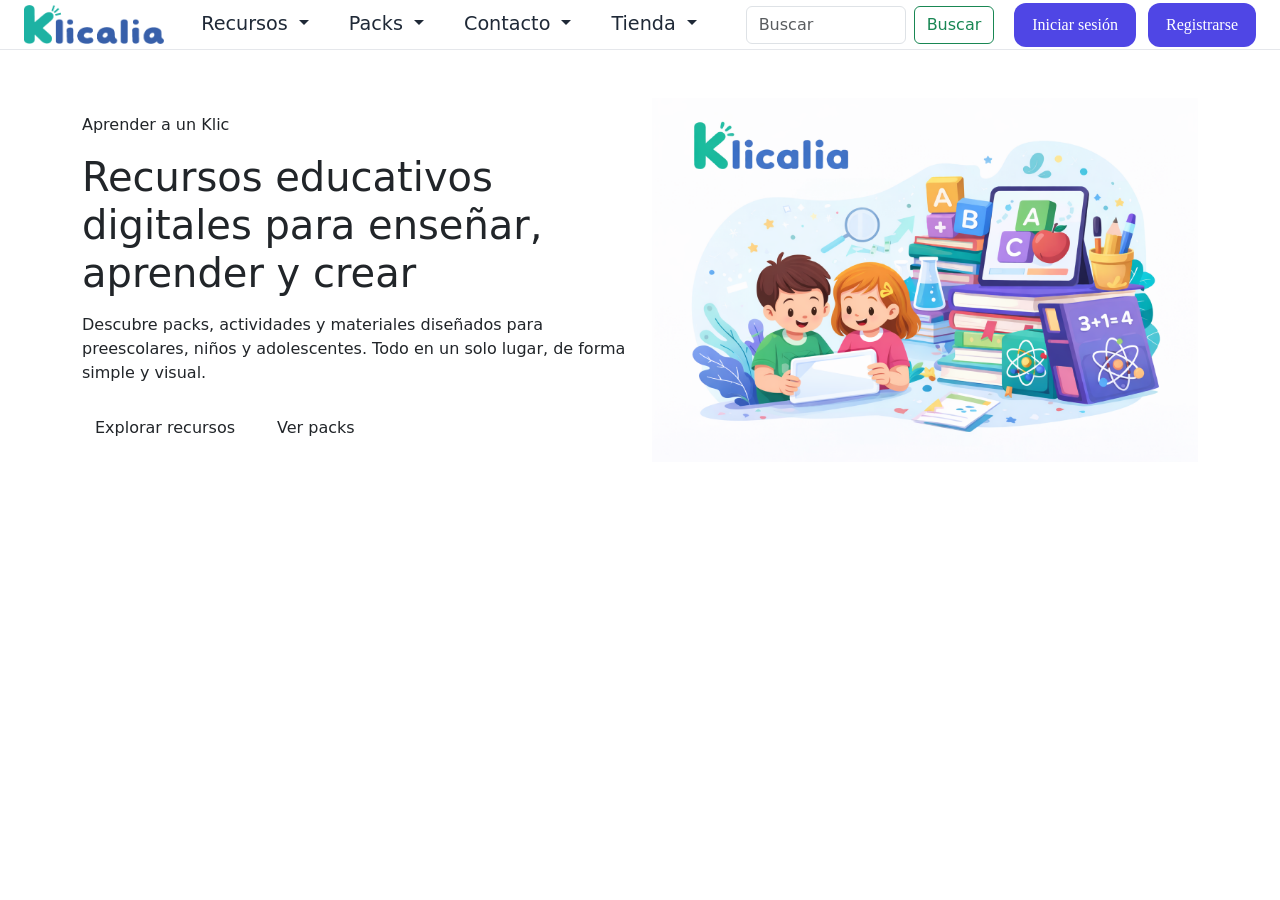
==== Index.html @ 90f361c8 "Primera etapa de la creación de e-commerce" ====
<!DOCTYPE html>
<html lang="es">
<head>
  <meta charset="UTF-8">
  <meta name="viewport" content="width=device-width, initial-scale=1.0">
  <title>Klicalia</title>

  <link href="https://cdn.jsdelivr.net/npm/bootstrap@5.3.8/dist/css/bootstrap.min.css" rel="stylesheet">
  <link rel="stylesheet" href="assets/css/styles.css">
</head>

<body>

  <nav class="navbar navbar-expand-lg navbar-klicalia">
    <div class="container-fluid px-4">

       <div class="zona-logo">
          <a class="navbar-brand logo-brand" href="index.html">
            <img src="assets/images/Logo-completo.png" alt="Klicalia">
          </a>
        </div>

      <button class="navbar-toggler ms-auto" type="button" data-bs-toggle="collapse" data-bs-target="#navbarKlicalia" aria-controls="navbarKlicalia" aria-expanded="false" aria-label="Toggle navigation">
        <span class="navbar-toggler-icon"></span>
      </button>

      <div class="collapse navbar-collapse navbar-layout" id="navbarKlicalia">

        <ul class="navbar-nav menu-centro mb-3 mb-lg-0">
          <li class="nav-item dropdown">
            <a class="nav-link dropdown-toggle" href="#" role="button" data-bs-toggle="dropdown" aria-expanded="false">
              Recursos
            </a>
            <ul class="dropdown-menu">
              <li><a class="dropdown-item" href="#">Lectoescritura</a></li>
              <li><a class="dropdown-item" href="#">Matemáticas</a></li>
              <li><a class="dropdown-item" href="#">Ver todos</a></li>
            </ul>
          </li>

          <li class="nav-item dropdown">
            <a class="nav-link dropdown-toggle" href="#" role="button" data-bs-toggle="dropdown" aria-expanded="false">
              Packs
            </a>
            <ul class="dropdown-menu">
              <li><a class="dropdown-item" href="#">Preescolar</a></li>
              <li><a class="dropdown-item" href="#">Básica</a></li>
              <li><a class="dropdown-item" href="#">Ver todos</a></li>
            </ul>
          </li>

          <li class="nav-item dropdown">
            <a class="nav-link dropdown-toggle" href="#" role="button" data-bs-toggle="dropdown" aria-expanded="false">
              Contacto
            </a>
            <ul class="dropdown-menu">
              <li><a class="dropdown-item" href="#">Ayuda</a></li>
              <li><a class="dropdown-item" href="#">Correo</a></li>
              <li><a class="dropdown-item" href="#">Redes</a></li>
            </ul>
          </li>

          <li class="nav-item dropdown">
            <a class="nav-link dropdown-toggle" href="#" role="button" data-bs-toggle="dropdown" aria-expanded="false">
              Tienda
            </a>
            <ul class="dropdown-menu">
              <li><a class="dropdown-item" href="#">Destacados</a></li>
              <li><a class="dropdown-item" href="#">Ofertas</a></li>
              <li><a class="dropdown-item" href="#">Novedades</a></li>
            </ul>
          </li>
        </ul>

        <div class="acciones-navbar">
          <form class="d-flex buscador-klicalia" role="search">
            <input class="form-control me-2" type="search" placeholder="Buscar" aria-label="Buscar">
            <button class="btn btn-outline-success" type="submit">Buscar</button>
          </form>

          <a href="login.html" class="btn-login">Iniciar sesión</a>
          <a href="registro.html" class="btn-registro">Registrarse</a>
        </div>

      </div>
    </div>
  </nav>

<section class="hero-klicalia container py-5">
  <div class="row align-items-center">
    
    <div class="col-lg-6 text-center text-lg-start">
      <span class="hero-etiqueta">Aprender a un Klic</span>
      <h1 class="hero-titulo mt-3">
        Recursos educativos digitales para enseñar, aprender y crear
      </h1>
      <p class="hero-texto mt-3">
        Descubre packs, actividades y materiales diseñados para preescolares,
        niños y adolescentes. Todo en un solo lugar, de forma simple y visual.
      </p>

      <div class="hero-botones mt-4 d-flex flex-column flex-sm-row gap-3 justify-content-center justify-content-lg-start">
        <a href="#" class="btn hero-btn-principal">Explorar recursos</a>
        <a href="#" class="btn hero-btn-secundario">Ver packs</a>
      </div>
    </div>

    <div class="col-lg-6 text-center mt-5 mt-lg-0">
      <img src="assets\images\Imagenhero.png" alt="Recursos educativos Klicalia" class="img-fluid hero-imagen">
    </div>

  </div>
</section>

  <header>
  
  </header>

  <script src="https://cdn.jsdelivr.net/npm/bootstrap@5.3.8/dist/js/bootstrap.bundle.min.js"></script>
</body>
</html>
---- assets/css/styles.css ----
.navbar-klicalia {
  background-color: #FFFFFF;
  padding: 0;
  border-bottom: 1px solid #E5E7EB;
}

.navbar-layout {
  display: flex;
  align-items: center;
  width: 100%;
}

.zona-logo,
.menu-centro,
.acciones-navbar {
  flex: 1;
}

.zona-logo {
  display: flex;
  justify-content: flex-start;
}

.logo-brand img {
  width: 140px;
  height: auto;
}

.menu-centro {
  display: flex;
  justify-content: center;
  gap: 1.5rem;
}

.navbar-klicalia .nav-link {
  font-family: 'Poppins', ;
  color: #1F2937;
  font-size: 1.2rem;
  transition: all 0.3s ease;
}

.navbar-klicalia .nav-link:hover {
  color: #22C55E;
  transform: scale(1.05);
}

.dropdown-menu {
  border-radius: 12px;
}

.acciones-navbar {
  display: flex;
  justify-content: flex-end;
  align-items: center;
  gap: 0.75rem;
}

.buscador-klicalia {
  margin-right: 0.5rem;
}

.buscador-klicalia input {
  width: 160px;
}

.btn-login {
  text-decoration: none;
  font-family: 'Poppins', cursive;
  background-color: #4F46E5;
  color: #FFFFFF;
  padding: 10px 18px;
  border-radius: 12px;
  transition: all 0.3s ease;
}
.btn-login:hover {
  background-color: #22C55E;
  color: #FFFFFF;
}

.btn-registro {
  text-decoration: none;
  font-family: 'Poppins', cursive;
  background-color: #4F46E5;
  color: #FFFFFF;
  padding: 10px 18px;
  border-radius: 12px;
  transition: all 0.3s ease;
}

.btn-registro:hover {
  background-color: #22C55E;
  color: #FFFFFF;
}

.encabezado-logo {
  text-align: center;
}

.logo-principal {
  max-width: 500px;
  width: 100%;
  height: auto;
  border: none !important;
}

@media (max-width: 991.98px) {
  .navbar-layout {
    display: block;
  }

  .zona-logo,
  .menu-centro,
  .acciones-navbar {
    flex: unset;
  }

  .menu-centro {
    display: block;
    margin-top: 1rem;
  }

  .acciones-navbar {
    justify-content: flex-start;
    flex-wrap: wrap;
    margin-top: 1rem;
  }

  .buscador-klicalia input {
    width: 100%;
  }
}
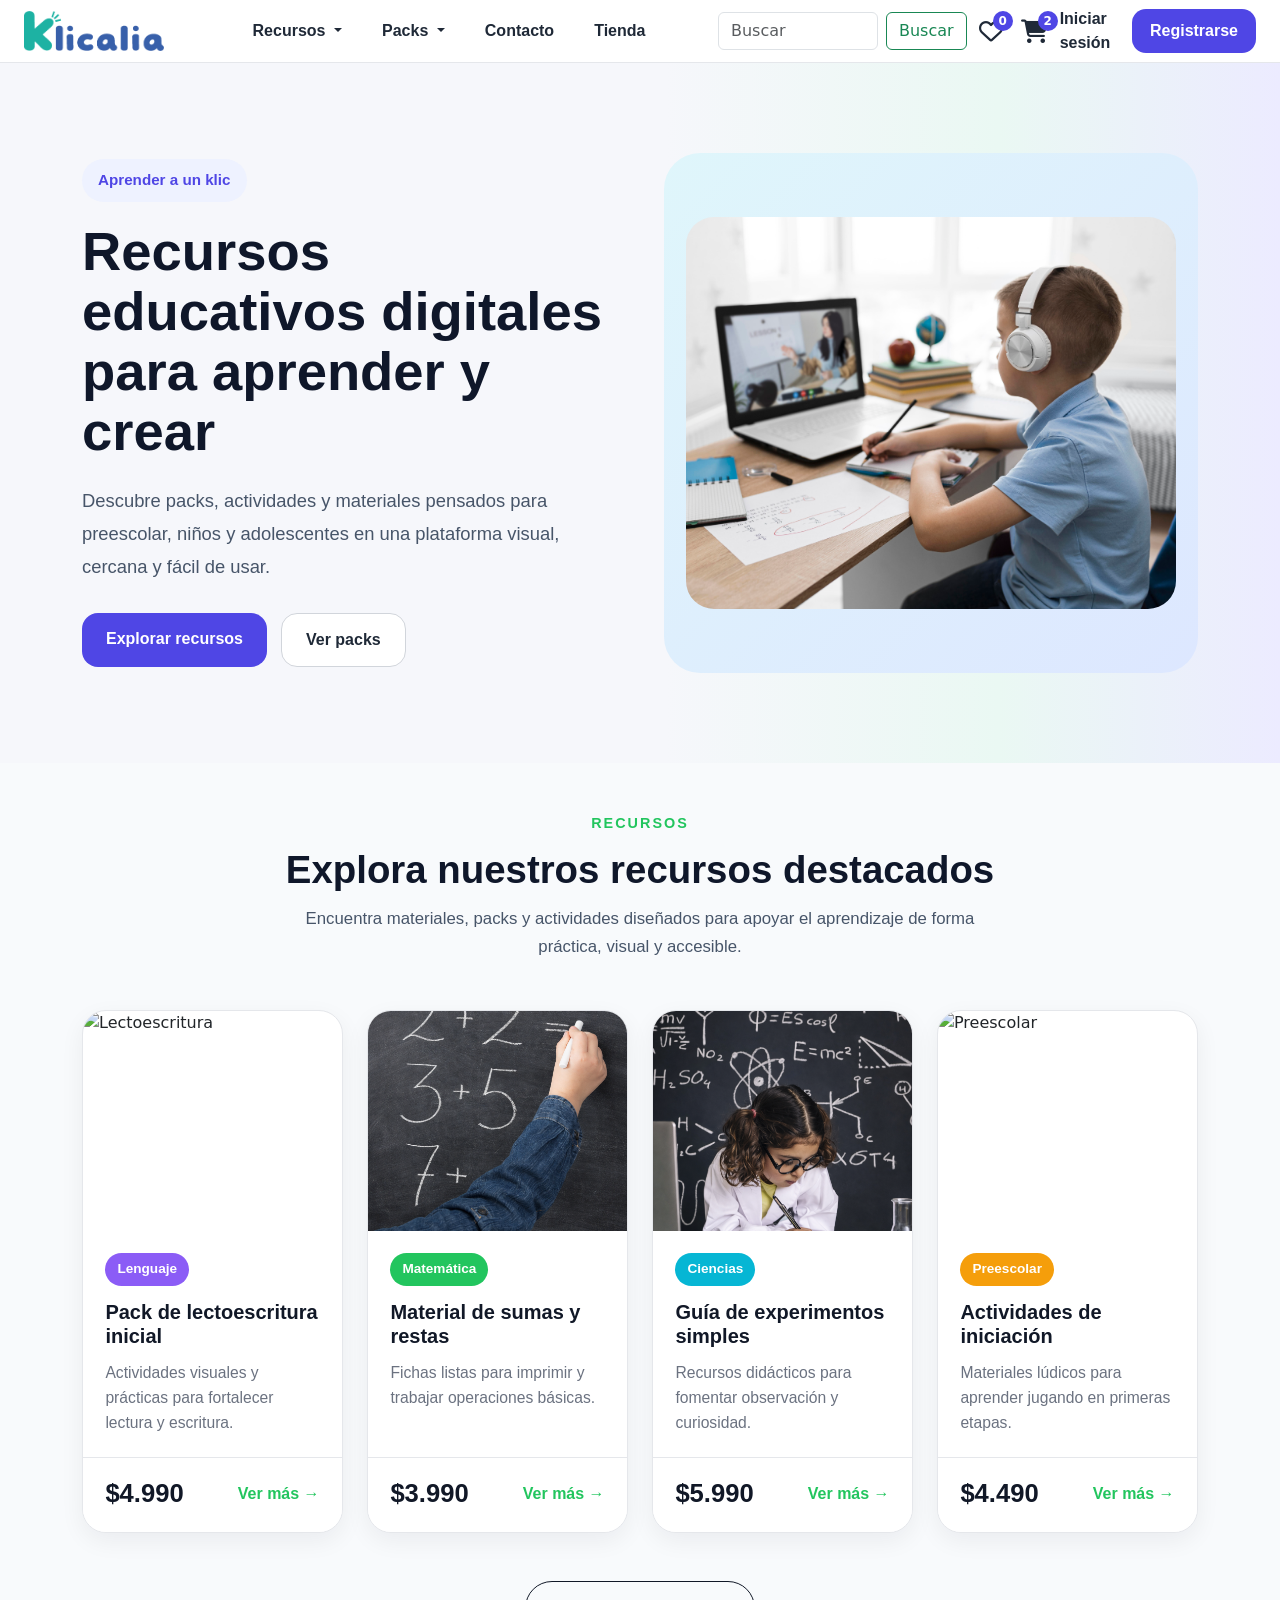
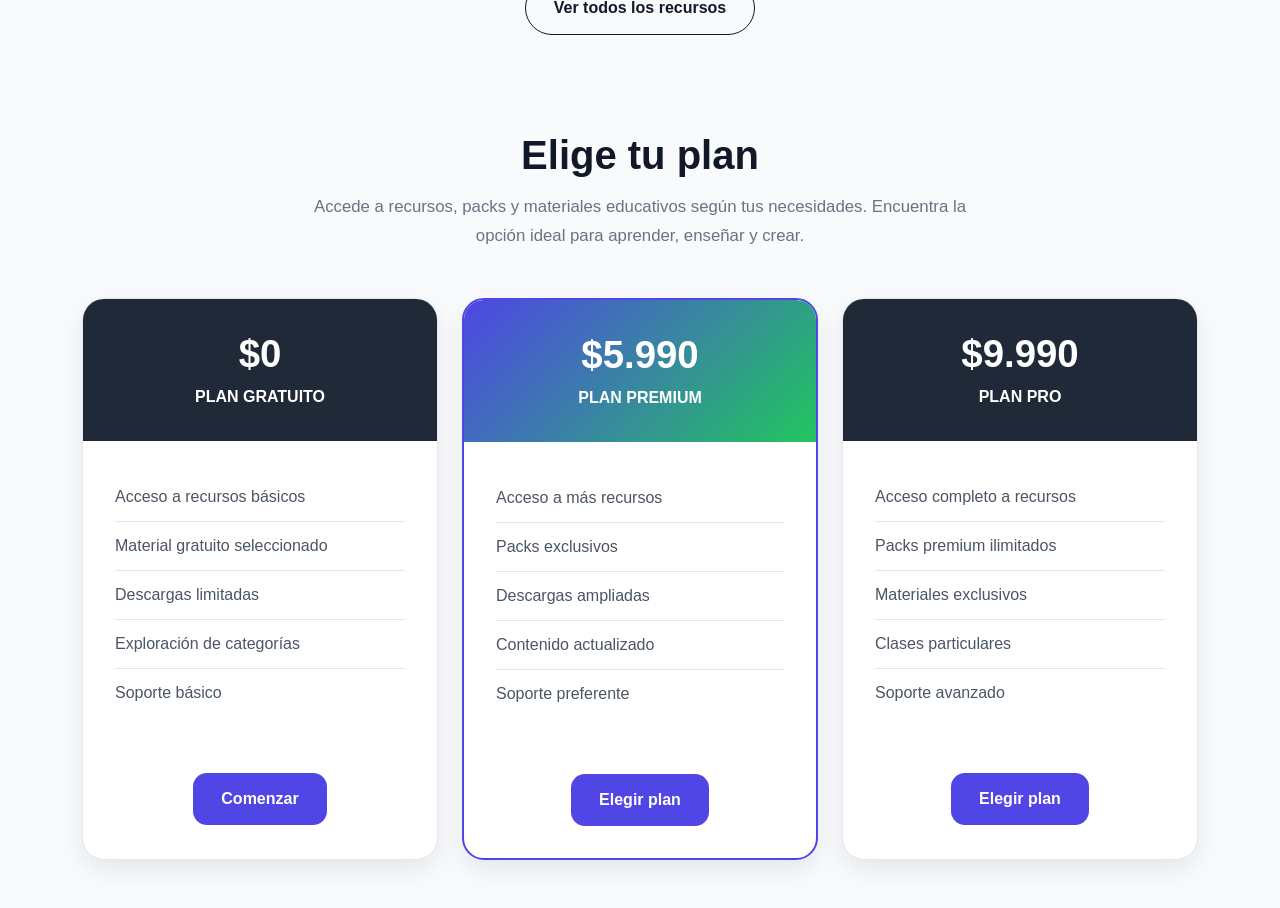
==== commit 67a0bc1e: "Actualización hero" ====
--- a/Index.html
+++ b/Index.html
@@ -7,24 +7,25 @@
 
   <link href="https://cdn.jsdelivr.net/npm/bootstrap@5.3.8/dist/css/bootstrap.min.css" rel="stylesheet">
   <link rel="stylesheet" href="assets/css/styles.css">
+  <link rel="stylesheet" href="assets/css/hero.css">
+  <link rel="stylesheet" href="https://cdnjs.cloudflare.com/ajax/libs/font-awesome/6.5.2/css/all.min.css">
 </head>
 
 <body>
 
   <nav class="navbar navbar-expand-lg navbar-klicalia">
-    <div class="container-fluid px-4">
-
-       <div class="zona-logo">
-          <a class="navbar-brand logo-brand" href="index.html">
-            <img src="assets/images/Logo-completo.png" alt="Klicalia">
-          </a>
-        </div>
-
-      <button class="navbar-toggler ms-auto" type="button" data-bs-toggle="collapse" data-bs-target="#navbarKlicalia" aria-controls="navbarKlicalia" aria-expanded="false" aria-label="Toggle navigation">
-        <span class="navbar-toggler-icon"></span>
-      </button>
-
-      <div class="collapse navbar-collapse navbar-layout" id="navbarKlicalia">
+  <div class="container-fluid px-4">
+
+    <a class="navbar-brand logo-brand" href="index.html">
+      <img src="assets/images/Logo-completo.png" alt="Klicalia">
+    </a>
+
+    <button class="navbar-toggler" type="button" data-bs-toggle="collapse" data-bs-target="#navbarKlicalia" aria-controls="navbarKlicalia" aria-expanded="false" aria-label="Abrir menú">
+      <span class="navbar-toggler-icon"></span>
+    </button>
+
+    <div class="collapse navbar-collapse" id="navbarKlicalia">
+      <div class="navbar-desktop-layout w-100">
 
         <ul class="navbar-nav menu-centro mb-3 mb-lg-0">
           <li class="nav-item dropdown">
@@ -33,7 +34,8 @@
             </a>
             <ul class="dropdown-menu">
               <li><a class="dropdown-item" href="#">Lectoescritura</a></li>
-              <li><a class="dropdown-item" href="#">Matemáticas</a></li>
+              <li><a class="dropdown-item" href="#">Matemática</a></li>
+              <li><a class="dropdown-item" href="#">Ciencias</a></li>
               <li><a class="dropdown-item" href="#">Ver todos</a></li>
             </ul>
           </li>
@@ -44,31 +46,18 @@
             </a>
             <ul class="dropdown-menu">
               <li><a class="dropdown-item" href="#">Preescolar</a></li>
-              <li><a class="dropdown-item" href="#">Básica</a></li>
+              <li><a class="dropdown-item" href="#">Niños</a></li>
+              <li><a class="dropdown-item" href="#">Adolescentes</a></li>
               <li><a class="dropdown-item" href="#">Ver todos</a></li>
             </ul>
           </li>
 
-          <li class="nav-item dropdown">
-            <a class="nav-link dropdown-toggle" href="#" role="button" data-bs-toggle="dropdown" aria-expanded="false">
-              Contacto
-            </a>
-            <ul class="dropdown-menu">
-              <li><a class="dropdown-item" href="#">Ayuda</a></li>
-              <li><a class="dropdown-item" href="#">Correo</a></li>
-              <li><a class="dropdown-item" href="#">Redes</a></li>
-            </ul>
-          </li>
-
-          <li class="nav-item dropdown">
-            <a class="nav-link dropdown-toggle" href="#" role="button" data-bs-toggle="dropdown" aria-expanded="false">
-              Tienda
-            </a>
-            <ul class="dropdown-menu">
-              <li><a class="dropdown-item" href="#">Destacados</a></li>
-              <li><a class="dropdown-item" href="#">Ofertas</a></li>
-              <li><a class="dropdown-item" href="#">Novedades</a></li>
-            </ul>
+          <li class="nav-item">
+            <a class="nav-link" href="#">Contacto</a>
+          </li>
+
+          <li class="nav-item">
+            <a class="nav-link" href="#">Tienda</a>
           </li>
         </ul>
 
@@ -78,43 +67,227 @@
             <button class="btn btn-outline-success" type="submit">Buscar</button>
           </form>
 
+          <div class="iconos-navbar">
+  <a href="#" class="icono-nav">
+    <i class="fa-regular fa-heart"></i>
+    <span class="contador-icono">0</span>
+  </a>
+
+  <a href="#" class="icono-nav">
+    <i class="fa-solid fa-cart-shopping"></i>
+    <span class="contador-icono">2</span>
+  </a>
+</div>
+
           <a href="login.html" class="btn-login">Iniciar sesión</a>
           <a href="registro.html" class="btn-registro">Registrarse</a>
         </div>
 
       </div>
     </div>
-  </nav>
-
-<section class="hero-klicalia container py-5">
-  <div class="row align-items-center">
+
+  </div>
+</nav>
+
+
+<section class="hero-klicalia">
+  <div class="container">
+    <div class="row align-items-center g-5">
+      
+      <div class="col-lg-6">
+        <div class="hero-contenido">
+          <span class="hero-badge">Aprender a un klic</span>
+          <h1>Recursos educativos digitales para aprender y crear</h1>
+          <p>
+            Descubre packs, actividades y materiales pensados para preescolar,
+            niños y adolescentes en una plataforma visual, cercana y fácil de usar.
+          </p>
+
+          <div class="hero-acciones">
+            <a href="#" class="btn hero-btn-principal">Explorar recursos</a>
+            <a href="#" class="btn hero-btn-secundario">Ver packs</a>
+          </div>
+        </div>
+      </div>
+
+      <div class="col-lg-6">
+        <div class="hero-imagen-box">
+          <img src="assets\images\medium-shot-kid-taking-notes.jpg" alt="Klicalia recursos educativos" class="img-fluid hero-imagen">
+        </div>
+      </div>
+
+    </div>
+  </div>
+</section>
+
+<section class="recursos-destacados py-5">
+  <div class="container">
     
-    <div class="col-lg-6 text-center text-lg-start">
-      <span class="hero-etiqueta">Aprender a un Klic</span>
-      <h1 class="hero-titulo mt-3">
-        Recursos educativos digitales para enseñar, aprender y crear
-      </h1>
-      <p class="hero-texto mt-3">
-        Descubre packs, actividades y materiales diseñados para preescolares,
-        niños y adolescentes. Todo en un solo lugar, de forma simple y visual.
+    <div class="text-center seccion-encabezado mb-5">
+      <span class="seccion-etiqueta">RECURSOS</span>
+      <h2>Explora nuestros recursos destacados</h2>
+      <p>
+        Encuentra materiales, packs y actividades diseñados para apoyar el aprendizaje
+        de forma práctica, visual y accesible.
       </p>
-
-      <div class="hero-botones mt-4 d-flex flex-column flex-sm-row gap-3 justify-content-center justify-content-lg-start">
-        <a href="#" class="btn hero-btn-principal">Explorar recursos</a>
-        <a href="#" class="btn hero-btn-secundario">Ver packs</a>
-      </div>
-    </div>
-
-    <div class="col-lg-6 text-center mt-5 mt-lg-0">
-      <img src="assets\images\Imagenhero.png" alt="Recursos educativos Klicalia" class="img-fluid hero-imagen">
+    </div>
+
+    <div class="row g-4">
+      
+      <div class="col-lg-3 col-md-6">
+        <div class="card recurso-card h-100">
+          <img src="assets\images\vertical-closeup-child-learning-write-letters.jpg" class="card-img-top" alt="Lectoescritura">
+          <div class="card-body">
+            <span class="badge-recurso badge-lila">Lenguaje</span>
+            <h5 class="card-title">Pack de lectoescritura inicial</h5>
+            <p class="card-text">Actividades visuales y prácticas para fortalecer lectura y escritura.</p>
+          </div>
+          <div class="card-footer recurso-footer">
+            <span class="precio-recurso">$4.990</span>
+            <a href="#" class="link-recurso">Ver más →</a>
+          </div>
+        </div>
+      </div>
+
+      <div class="col-lg-3 col-md-6">
+        <div class="card recurso-card h-100">
+          <img src="assets\images\matamáticas img.png" class="card-img-top" alt="Matemática">
+          <div class="card-body">
+            <span class="badge-recurso badge-verde">Matemática</span>
+            <h5 class="card-title">Material de sumas y restas</h5>
+            <p class="card-text">Fichas listas para imprimir y trabajar operaciones básicas.</p>
+          </div>
+          <div class="card-footer recurso-footer">
+            <span class="precio-recurso">$3.990</span>
+            <a href="#" class="link-recurso">Ver más →</a>
+          </div>
+        </div>
+      </div>
+
+      <div class="col-lg-3 col-md-6">
+        <div class="card recurso-card h-100">
+          <img src="assets\images\ciencias img.png" class="card-img-top" alt="Ciencias">
+          <div class="card-body">
+            <span class="badge-recurso badge-celeste">Ciencias</span>
+            <h5 class="card-title">Guía de experimentos simples</h5>
+            <p class="card-text">Recursos didácticos para fomentar observación y curiosidad.</p>
+          </div>
+          <div class="card-footer recurso-footer">
+            <span class="precio-recurso">$5.990</span>
+            <a href="#" class="link-recurso">Ver más →</a>
+          </div>
+        </div>
+      </div>
+
+      <div class="col-lg-3 col-md-6">
+        <div class="card recurso-card h-100">
+          <img src="assets\images\adorable-hispanic-girl-student-sitting-table-drawing-paper-kindergarten.jpg" class="card-img-top" alt="Preescolar">
+          <div class="card-body">
+            <span class="badge-recurso badge-amarillo">Preescolar</span>
+            <h5 class="card-title">Actividades de iniciación</h5>
+            <p class="card-text">Materiales lúdicos para aprender jugando en primeras etapas.</p>
+          </div>
+          <div class="card-footer recurso-footer">
+            <span class="precio-recurso">$4.490</span>
+            <a href="#" class="link-recurso">Ver más →</a>
+          </div>
+        </div>
+      </div>
+
+    </div>
+
+    <div class="text-center mt-5">
+      <a href="#" class="btn-ver-todo">Ver todos los recursos</a>
     </div>
 
   </div>
 </section>
 
-  <header>
-  
-  </header>
+<section class="planes-klicalia py-5">
+  <div class="container">
+
+    <div class="text-center seccion-encabezado mb-5">
+      <h2>Elige tu plan</h2>
+      <p>
+        Accede a recursos, packs y materiales educativos según tus necesidades.
+        Encuentra la opción ideal para aprender, enseñar y crear.
+      </p>
+    </div>
+
+    <div class="row g-4 justify-content-center">
+
+      <div class="col-lg-4 col-md-6">
+        <div class="plan-card h-100">
+          <div class="plan-header">
+            <h3>$0</h3>
+            <span>Plan gratuito</span>
+          </div>
+
+          <div class="plan-body">
+            <ul class="plan-lista">
+              <li>Acceso a recursos básicos</li>
+              <li>Material gratuito seleccionado</li>
+              <li>Descargas limitadas</li>
+              <li>Exploración de categorías</li>
+              <li>Soporte básico</li>
+            </ul>
+          </div>
+
+          <div class="plan-footer">
+            <a href="#" class="btn-plan">Comenzar</a>
+          </div>
+        </div>
+      </div>
+
+      <div class="col-lg-4 col-md-6">
+        <div class="plan-card plan-destacado h-100">
+          <div class="plan-header">
+            <h3>$5.990</h3>
+            <span>Plan premium</span>
+          </div>
+
+          <div class="plan-body">
+            <ul class="plan-lista">
+              <li>Acceso a más recursos</li>
+              <li>Packs exclusivos</li>
+              <li>Descargas ampliadas</li>
+              <li>Contenido actualizado</li>
+              <li>Soporte preferente</li>
+            </ul>
+          </div>
+
+          <div class="plan-footer">
+            <a href="#" class="btn-plan">Elegir plan</a>
+          </div>
+        </div>
+      </div>
+
+      <div class="col-lg-4 col-md-6">
+        <div class="plan-card h-100">
+          <div class="plan-header">
+            <h3>$9.990</h3>
+            <span>Plan Pro</span>
+          </div>
+
+          <div class="plan-body">
+            <ul class="plan-lista">
+              <li>Acceso completo a recursos</li>
+              <li>Packs premium ilimitados</li>
+              <li>Materiales exclusivos</li>
+              <li>Clases particulares</li>
+              <li>Soporte avanzado</li>
+            </ul>
+          </div>
+
+          <div class="plan-footer">
+            <a href="#" class="btn-plan">Elegir plan</a>
+          </div>
+        </div>
+      </div>
+
+    </div>
+  </div>
+</section>
 
   <script src="https://cdn.jsdelivr.net/npm/bootstrap@5.3.8/dist/js/bootstrap.bundle.min.js"></script>
 </body>
--- a/assets/css/styles.css
+++ b/assets/css/styles.css
@@ -1,24 +1,7 @@
 .navbar-klicalia {
   background-color: #FFFFFF;
-  padding: 0;
   border-bottom: 1px solid #E5E7EB;
-}
-
-.navbar-layout {
-  display: flex;
-  align-items: center;
-  width: 100%;
-}
-
-.zona-logo,
-.menu-centro,
-.acciones-navbar {
-  flex: 1;
-}
-
-.zona-logo {
-  display: flex;
-  justify-content: flex-start;
+  padding: 0.4rem 0;
 }
 
 .logo-brand img {
@@ -26,37 +9,53 @@
   height: auto;
 }
 
+.navbar-toggler {
+  border: 1px solid #D1D5DB;
+  border-radius: 12px;
+  padding: 0.45rem 0.7rem;
+  box-shadow: none;
+}
+
+.navbar-toggler:focus {
+  box-shadow: none;
+}
+
+.navbar-desktop-layout {
+  display: flex;
+  align-items: center;
+  width: 100%;
+}
+
 .menu-centro {
+  flex: 1;
   display: flex;
   justify-content: center;
   gap: 1.5rem;
 }
 
-.navbar-klicalia .nav-link {
-  font-family: 'Poppins', ;
-  color: #1F2937;
-  font-size: 1.2rem;
-  transition: all 0.3s ease;
-}
-
-.navbar-klicalia .nav-link:hover {
-  color: #22C55E;
-  transform: scale(1.05);
-}
-
-.dropdown-menu {
-  border-radius: 12px;
-}
-
 .acciones-navbar {
+  flex: 1;
   display: flex;
   justify-content: flex-end;
   align-items: center;
   gap: 0.75rem;
 }
 
-.buscador-klicalia {
-  margin-right: 0.5rem;
+.navbar-klicalia .nav-link {
+  font-family: 'Inter', sans-serif;
+  color: #1F2937;
+  font-size: 1rem;
+  font-weight: 600;
+  transition: all 0.3s ease;
+}
+
+.navbar-klicalia .nav-link:hover {
+  color: #22C55E;
+}
+
+.dropdown-menu {
+  border-radius: 12px;
+  border: 1px solid #E5E7EB;
 }
 
 .buscador-klicalia input {
@@ -65,25 +64,25 @@
 
 .btn-login {
   text-decoration: none;
-  font-family: 'Poppins', cursive;
-  background-color: #4F46E5;
-  color: #FFFFFF;
-  padding: 10px 18px;
-  border-radius: 12px;
+  font-family: 'Inter', sans-serif;
+  color: #1F2937;
+  font-size: 1rem;
+  font-weight: 600;
   transition: all 0.3s ease;
 }
+
 .btn-login:hover {
-  background-color: #22C55E;
-  color: #FFFFFF;
+  color: #22C55E;
 }
 
 .btn-registro {
   text-decoration: none;
-  font-family: 'Poppins', cursive;
+  font-family: 'Inter', sans-serif;
   background-color: #4F46E5;
   color: #FFFFFF;
   padding: 10px 18px;
-  border-radius: 12px;
+  border-radius: 14px;
+  font-weight: 700;
   transition: all 0.3s ease;
 }
 
@@ -92,40 +91,86 @@
   color: #FFFFFF;
 }
 
-.encabezado-logo {
-  text-align: center;
-}
-
-.logo-principal {
-  max-width: 500px;
-  width: 100%;
-  height: auto;
-  border: none !important;
-}
-
 @media (max-width: 991.98px) {
-  .navbar-layout {
-    display: block;
+  .navbar-klicalia {
+    padding: 0.7rem 0;
   }
 
-  .zona-logo,
-  .menu-centro,
-  .acciones-navbar {
-    flex: unset;
+  .navbar-desktop-layout {
+    display: block;
+    padding-top: 1rem;
   }
 
   .menu-centro {
-    display: block;
-    margin-top: 1rem;
+    display: flex;
+    flex-direction: column;
+    align-items: flex-start;
+    gap: 0.4rem;
+    margin-bottom: 1rem !important;
+  }
+
+  .menu-centro .nav-link {
+    padding-left: 0;
+    font-size: 1.05rem;
   }
 
   .acciones-navbar {
-    justify-content: flex-start;
-    flex-wrap: wrap;
-    margin-top: 1rem;
+    display: flex;
+    flex-direction: column;
+    align-items: stretch;
+    gap: 0.8rem;
+  }
+
+  .buscador-klicalia {
+    width: 100%;
   }
 
   .buscador-klicalia input {
     width: 100%;
   }
+
+  .btn-login,
+  .btn-registro {
+    display: inline-block;
+    width: 100%;
+    text-align: center;
+  }
+}
+
+.iconos-navbar {
+  display: flex;
+  align-items: center;
+  gap: 18px;
+}
+
+.icono-nav {
+  position: relative;
+  display: inline-flex;
+  align-items: center;
+  justify-content: center;
+  font-size: 1.5rem;
+  color: #1F2937;
+  text-decoration: none;
+  transition: all 0.3s ease;
+}
+
+.icono-nav:hover {
+  color: #4F46E5;
+}
+
+.contador-icono {
+  position: absolute;
+  top: -8px;
+  right: -10px;
+  background-color: #4F46E5;
+  color: #FFFFFF;
+  font-size: 0.75rem;
+  font-weight: 700;
+  line-height: 1;
+  min-width: 20px;
+  height: 20px;
+  border-radius: 999px;
+  display: flex;
+  align-items: center;
+  justify-content: center;
 }
--- a/assets/css/hero.css
+++ b/assets/css/hero.css
@@ -0,0 +1,371 @@
+.hero-klicalia {
+  padding: 90px 0;
+  background: linear-gradient(90deg, #f6f7fb 0%, #f6f7fb 52%, #eaf8f3 78%, #ecebff 100%);
+}
+
+.hero-contenido {
+  max-width: 580px;
+}
+
+.hero-badge {
+  display: inline-block;
+  background-color: #eef2ff;
+  color: #4f46e5;
+  font-family: 'Inter', sans-serif;
+  font-size: 0.95rem;
+  font-weight: 700;
+  padding: 10px 16px;
+  border-radius: 999px;
+  margin-bottom: 20px;
+}
+
+.hero-klicalia h1 {
+  font-family: 'Inter', sans-serif;
+  font-size: 3.4rem;
+  font-weight: 800;
+  line-height: 1.1;
+  color: #0f172a;
+  margin-bottom: 22px;
+}
+
+.hero-klicalia p {
+  font-family: 'Inter', sans-serif;
+  font-size: 1.15rem;
+  line-height: 1.8;
+  color: #475569;
+  margin-bottom: 30px;
+}
+
+.hero-acciones {
+  display: flex;
+  gap: 14px;
+  flex-wrap: wrap;
+}
+
+.hero-btn-principal {
+  background-color: #4f46e5;
+  color: #ffffff;
+  border-radius: 16px;
+  padding: 14px 24px;
+  font-family: 'Inter', sans-serif;
+  font-weight: 700;
+  border: none;
+}
+
+.hero-btn-principal:hover {
+  background-color: #22c55e;
+  color: #ffffff;
+}
+
+.hero-btn-secundario {
+  background-color: #ffffff;
+  color: #1f2937;
+  border: 1px solid #d1d5db;
+  border-radius: 16px;
+  padding: 14px 24px;
+  font-family: 'Inter', sans-serif;
+  font-weight: 700;
+}
+
+.hero-btn-secundario:hover {
+  color: #22c55e;
+  border-color: #22c55e;
+}
+
+.hero-imagen-box {
+  position: relative;
+  background: linear-gradient(135deg, #dff6fb 0%, #dde7ff 100%);
+  border-radius: 36px;
+  padding: 22px;
+  display: flex;
+  justify-content: center;
+  align-items: center;
+  min-height: 520px;
+  overflow: hidden;
+}
+
+.hero-imagen {
+  max-width: 100%;
+  width: 100%;
+  height: 100%;
+  max-height: 480px;
+  object-fit: cover;
+  border-radius: 28px;
+  display: block;
+}
+
+@media (max-width: 991.98px) {
+  .hero-klicalia {
+    padding: 65px 0;
+    text-align: center;
+  }
+
+  .hero-klicalia h1 {
+    font-size: 2.4rem;
+  }
+
+  .hero-klicalia p {
+    font-size: 1rem;
+  }
+
+  .hero-acciones {
+    justify-content: center;
+  }
+
+  .hero-imagen-box {
+    min-height: auto;
+    padding: 18px;
+  }
+
+  .hero-imagen {
+    max-height: 380px;
+  }
+}
+
+.recursos-destacados {
+  background-color: #f8fafc;
+}
+
+.seccion-etiqueta {
+  display: inline-block;
+  color: #22c55e;
+  font-family: 'Inter', sans-serif;
+  font-size: 0.9rem;
+  font-weight: 700;
+  letter-spacing: 2px;
+  margin-bottom: 12px;
+}
+
+.seccion-encabezado h2 {
+  font-family: 'Inter', sans-serif;
+  font-size: 2.4rem;
+  font-weight: 800;
+  color: #0f172a;
+  margin-bottom: 12px;
+}
+
+.seccion-encabezado p {
+  max-width: 700px;
+  margin: 0 auto;
+  font-family: 'Inter', sans-serif;
+  font-size: 1.05rem;
+  color: #475569;
+  line-height: 1.7;
+}
+
+.recurso-card {
+  border: 1px solid #e5e7eb;
+  border-radius: 24px;
+  overflow: hidden;
+  box-shadow: 0 8px 24px rgba(15, 23, 42, 0.06);
+  transition: transform 0.3s ease, box-shadow 0.3s ease;
+}
+
+.recurso-card:hover {
+  transform: translateY(-6px);
+  box-shadow: 0 16px 32px rgba(15, 23, 42, 0.12);
+}
+
+.recurso-card .card-img-top {
+  height: 220px;
+  object-fit: cover;
+}
+
+.recurso-card .card-body {
+  padding: 1.4rem;
+}
+
+.badge-recurso {
+  display: inline-block;
+  padding: 6px 12px;
+  border-radius: 999px;
+  font-size: 0.85rem;
+  font-weight: 700;
+  color: #ffffff;
+  margin-bottom: 14px;
+  font-family: 'Inter', sans-serif;
+}
+
+.badge-lila {
+  background-color: #8b5cf6;
+}
+
+.badge-verde {
+  background-color: #22c55e;
+}
+
+.badge-celeste {
+  background-color: #06b6d4;
+}
+
+.badge-amarillo {
+  background-color: #f59e0b;
+}
+
+.recurso-card .card-title {
+  font-family: 'Inter', sans-serif;
+  font-size: 1.25rem;
+  font-weight: 700;
+  color: #111827;
+  margin-bottom: 12px;
+}
+
+.recurso-card .card-text {
+  font-family: 'Inter', sans-serif;
+  font-size: 0.98rem;
+  color: #6b7280;
+  line-height: 1.6;
+}
+
+.recurso-footer {
+  background-color: #ffffff;
+  border-top: 1px solid #e5e7eb;
+  padding: 1rem 1.4rem 1.2rem;
+  display: flex;
+  justify-content: space-between;
+  align-items: center;
+}
+
+.precio-recurso {
+  font-size: 1.6rem;
+  font-weight: 800;
+  color: #111827;
+  font-family: 'Inter', sans-serif;
+}
+
+.link-recurso {
+  text-decoration: none;
+  color: #22c55e;
+  font-weight: 700;
+  font-family: 'Inter', sans-serif;
+}
+
+.link-recurso:hover {
+  color: #16a34a;
+}
+
+.btn-ver-todo {
+  display: inline-block;
+  text-decoration: none;
+  padding: 14px 28px;
+  border: 1px solid #111827;
+  border-radius: 999px;
+  color: #111827;
+  font-family: 'Inter', sans-serif;
+  font-weight: 700;
+  transition: all 0.3s ease;
+}
+
+.btn-ver-todo:hover {
+  background-color: #4f46e5;
+  border-color: #4f46e5;
+  color: #ffffff;
+}
+
+.planes-klicalia {
+  background-color: #f8fafc;
+}
+
+.planes-klicalia .seccion-encabezado h2 {
+  font-family: 'Inter', sans-serif;
+  font-size: 2.5rem;
+  font-weight: 800;
+  color: #111827;
+  margin-bottom: 14px;
+}
+
+.planes-klicalia .seccion-encabezado p {
+  max-width: 700px;
+  margin: 0 auto;
+  font-family: 'Inter', sans-serif;
+  font-size: 1.05rem;
+  color: #6b7280;
+  line-height: 1.7;
+}
+
+.plan-card {
+  background-color: #ffffff;
+  border-radius: 22px;
+  overflow: hidden;
+  border: 1px solid #e5e7eb;
+  box-shadow: 0 10px 25px rgba(15, 23, 42, 0.08);
+  transition: transform 0.3s ease, box-shadow 0.3s ease;
+}
+
+.plan-card:hover {
+  transform: translateY(-6px);
+  box-shadow: 0 16px 35px rgba(15, 23, 42, 0.12);
+}
+
+.plan-header {
+  background-color: #1f2937;
+  color: #ffffff;
+  text-align: center;
+  padding: 2rem 1rem;
+}
+
+.plan-header h3 {
+  font-family: 'Inter', sans-serif;
+  font-size: 2.4rem;
+  font-weight: 800;
+  margin-bottom: 8px;
+}
+
+.plan-header span {
+  font-family: 'Inter', sans-serif;
+  font-size: 1rem;
+  font-weight: 700;
+  text-transform: uppercase;
+}
+
+.plan-body {
+  padding: 2rem;
+}
+
+.plan-lista {
+  list-style: none;
+  padding: 0;
+  margin: 0;
+}
+
+.plan-lista li {
+  font-family: 'Inter', sans-serif;
+  font-size: 1rem;
+  color: #4b5563;
+  padding: 12px 0;
+  border-bottom: 1px solid #e5e7eb;
+}
+
+.plan-lista li:last-child {
+  border-bottom: none;
+}
+
+.plan-footer {
+  padding: 1.5rem 2rem 2rem;
+  text-align: center;
+}
+
+.btn-plan {
+  display: inline-block;
+  text-decoration: none;
+  background-color: #4f46e5;
+  color: #ffffff;
+  font-family: 'Inter', sans-serif;
+  font-weight: 700;
+  padding: 14px 28px;
+  border-radius: 14px;
+  transition: all 0.3s ease;
+}
+
+.btn-plan:hover {
+  background-color: #22c55e;
+  color: #ffffff;
+}
+
+.plan-destacado {
+  border: 2px solid #4f46e5;
+}
+
+.plan-destacado .plan-header {
+  background: linear-gradient(135deg, #4f46e5 0%, #22c55e 100%);
+}
